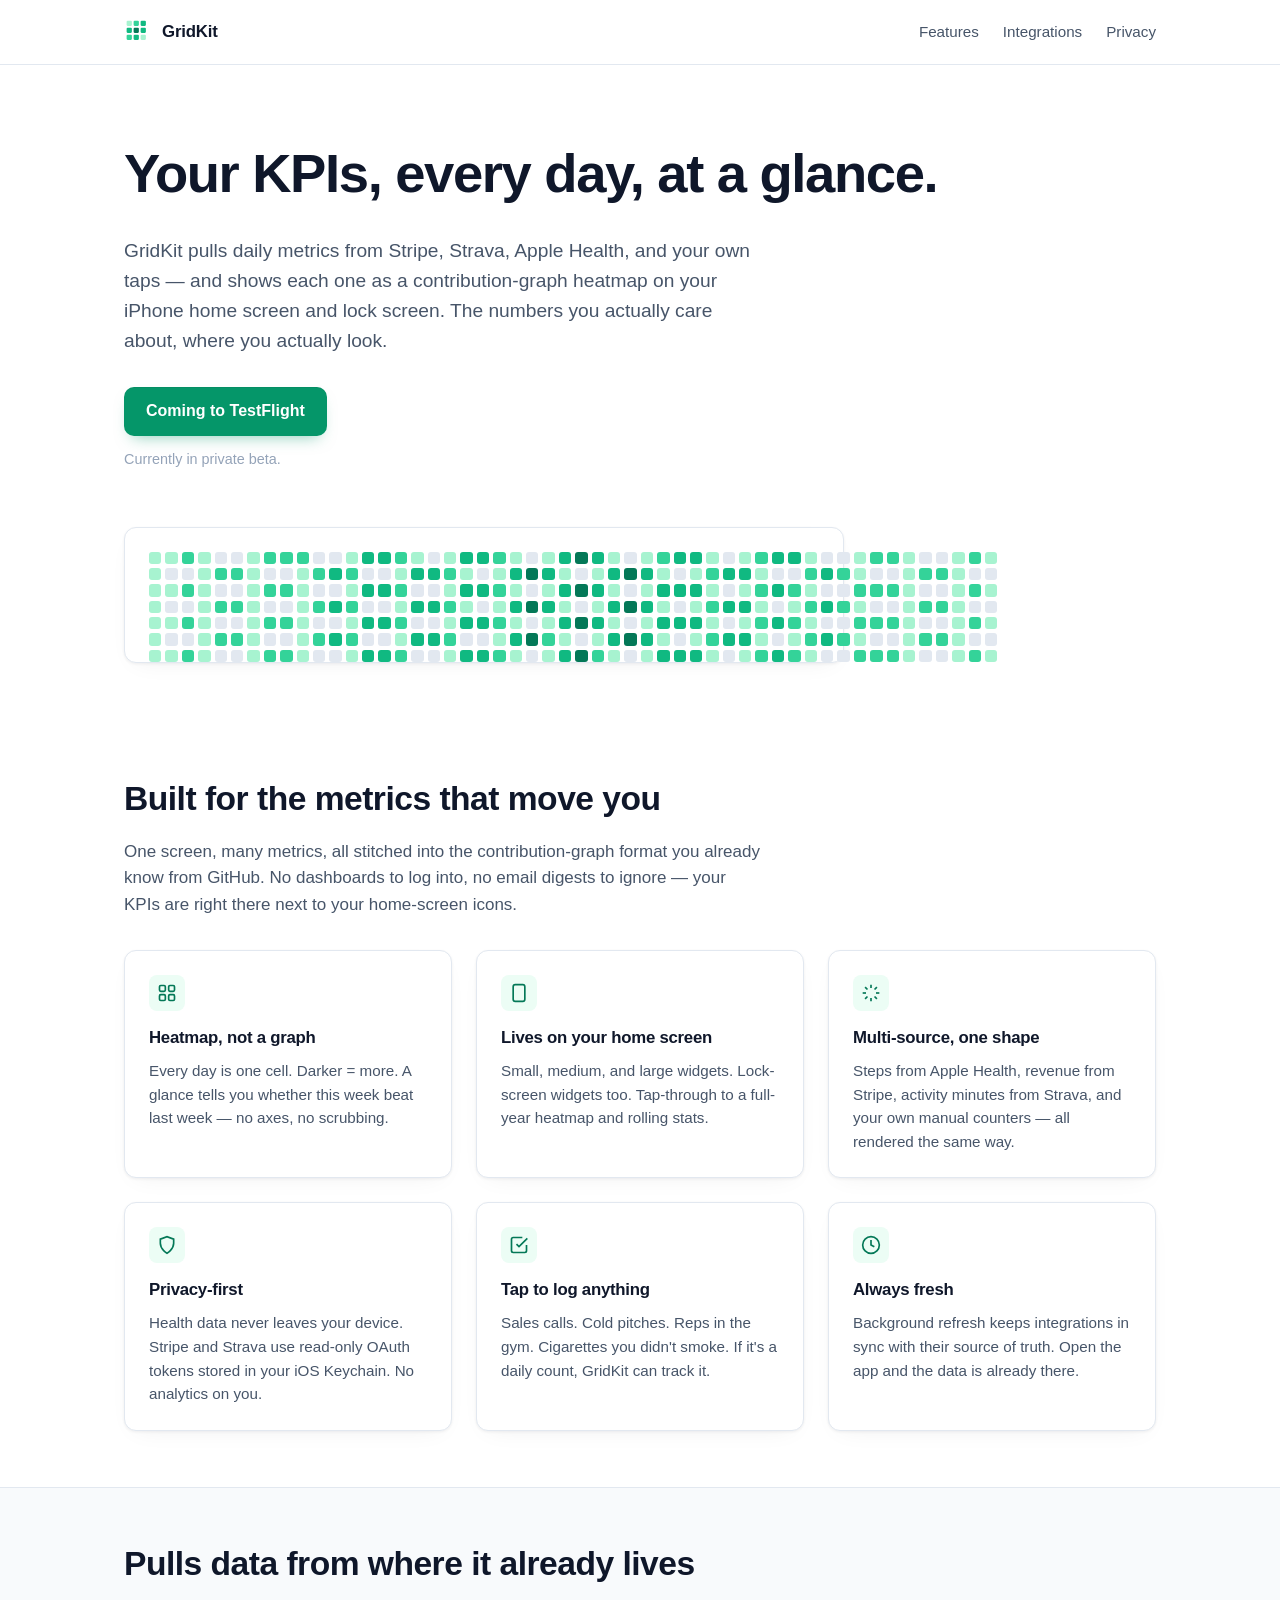
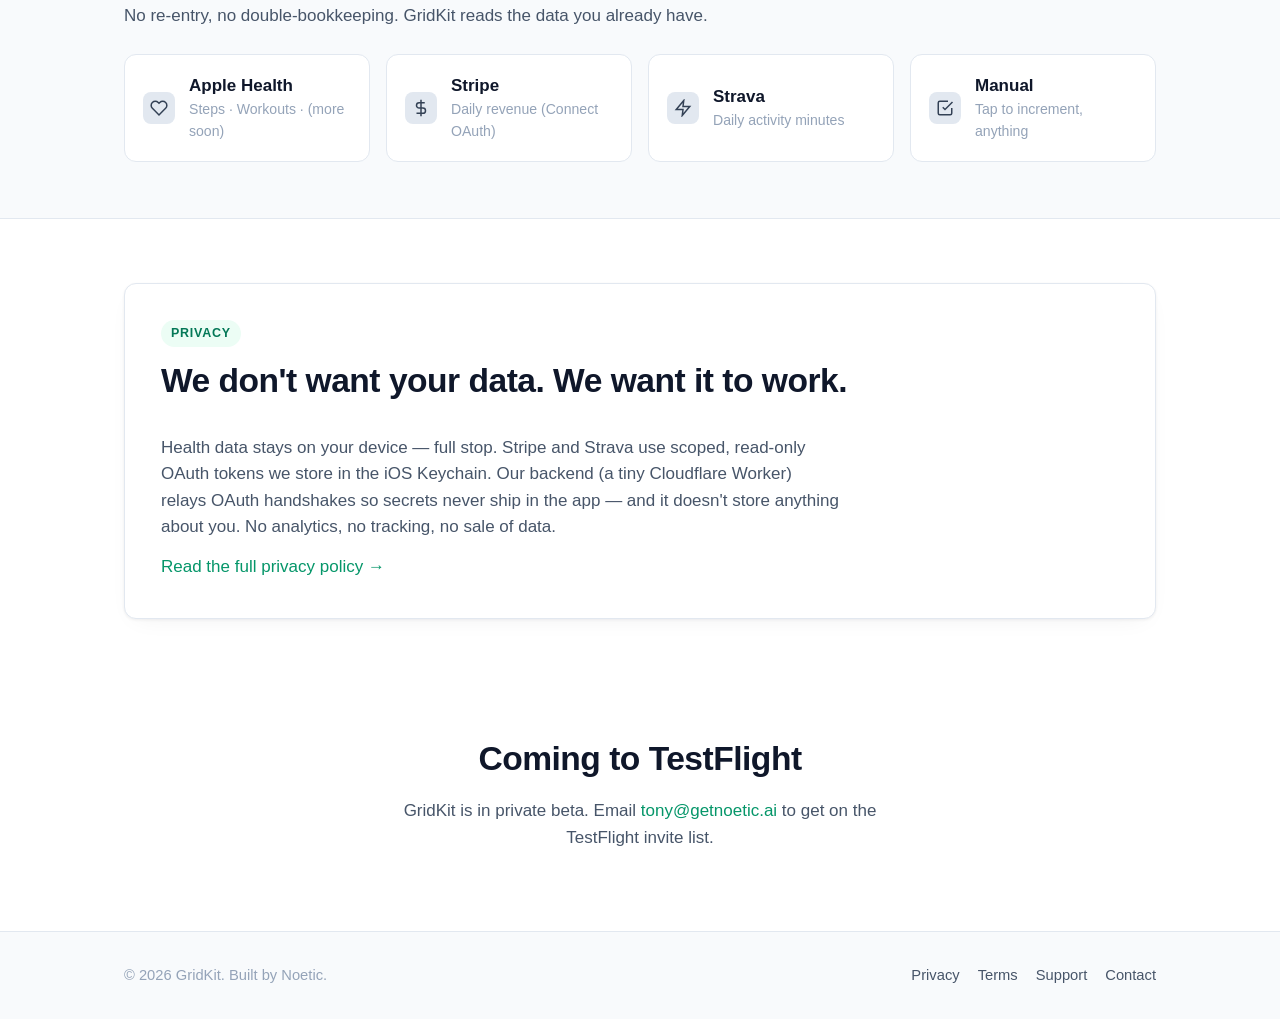
==== index.html @ 13c896ca "Initial commit: GridKit marketing site, privacy & terms Static HTML/CSS, no framework, no build step" ====
<!DOCTYPE html>
<html lang="en">
<head>
  <meta charset="UTF-8">
  <meta name="viewport" content="width=device-width, initial-scale=1.0">
  <title>GridKit — Your KPIs, every day, at a glance</title>
  <meta name="description" content="An iOS app that pulls daily metrics from Stripe, Strava, Apple Health, and your own taps — and shows them as a contribution-graph heatmap on your home screen and lock screen.">
  <link rel="icon" type="image/svg+xml" href="favicon.svg">
  <link rel="stylesheet" href="styles.css">
  <meta property="og:title" content="GridKit — Your KPIs, every day, at a glance">
  <meta property="og:description" content="A contribution-graph-style iOS app for the metrics that actually matter.">
  <meta property="og:type" content="website">
  <meta name="theme-color" content="#10b981">
</head>
<body>
  <header class="site">
    <div class="container">
      <a class="brand" href="/">
        <svg viewBox="0 0 32 32" aria-hidden="true">
          <rect x="3"  y="3"  width="6" height="6" rx="1.2" fill="#a7f3d0"/>
          <rect x="11" y="3"  width="6" height="6" rx="1.2" fill="#34d399"/>
          <rect x="19" y="3"  width="6" height="6" rx="1.2" fill="#10b981"/>
          <rect x="3"  y="11" width="6" height="6" rx="1.2" fill="#10b981"/>
          <rect x="11" y="11" width="6" height="6" rx="1.2" fill="#047857"/>
          <rect x="19" y="11" width="6" height="6" rx="1.2" fill="#10b981"/>
          <rect x="3"  y="19" width="6" height="6" rx="1.2" fill="#34d399"/>
          <rect x="11" y="19" width="6" height="6" rx="1.2" fill="#10b981"/>
          <rect x="19" y="19" width="6" height="6" rx="1.2" fill="#a7f3d0"/>
        </svg>
        GridKit
      </a>
      <nav class="primary">
        <a href="#features">Features</a>
        <a href="#integrations">Integrations</a>
        <a href="privacy.html">Privacy</a>
      </nav>
    </div>
  </header>

  <main>
    <section class="hero">
      <div class="container">
        <h1>Your KPIs, every day, at a glance.</h1>
        <p class="lede">
          GridKit pulls daily metrics from Stripe, Strava, Apple Health, and your own taps —
          and shows each one as a contribution-graph heatmap on your iPhone home screen and
          lock screen. The numbers you actually care about, where you actually look.
        </p>
        <a class="cta" href="#availability">Coming to TestFlight</a>
        <span class="cta-note">Currently in private beta.</span>

        <div class="heatmap" id="hero-heatmap" aria-hidden="true"></div>
      </div>
    </section>

    <section class="features" id="features">
      <div class="container">
        <h2>Built for the metrics that move you</h2>
        <p style="max-width:640px;color:var(--ink-600);">
          One screen, many metrics, all stitched into the contribution-graph format
          you already know from GitHub. No dashboards to log into, no email digests
          to ignore — your KPIs are right there next to your home-screen icons.
        </p>

        <div class="features-grid">
          <div class="feature">
            <div class="icon">
              <svg width="20" height="20" viewBox="0 0 24 24" fill="none" stroke="currentColor" stroke-width="2"><rect x="3" y="3" width="7" height="7" rx="1.5"/><rect x="14" y="3" width="7" height="7" rx="1.5"/><rect x="3" y="14" width="7" height="7" rx="1.5"/><rect x="14" y="14" width="7" height="7" rx="1.5"/></svg>
            </div>
            <h3>Heatmap, not a graph</h3>
            <p>Every day is one cell. Darker = more. A glance tells you whether this week beat last week — no axes, no scrubbing.</p>
          </div>

          <div class="feature">
            <div class="icon">
              <svg width="20" height="20" viewBox="0 0 24 24" fill="none" stroke="currentColor" stroke-width="2"><rect x="5" y="2" width="14" height="20" rx="2.5"/><line x1="12" y1="18" x2="12" y2="18.01"/></svg>
            </div>
            <h3>Lives on your home screen</h3>
            <p>Small, medium, and large widgets. Lock-screen widgets too. Tap-through to a full-year heatmap and rolling stats.</p>
          </div>

          <div class="feature">
            <div class="icon">
              <svg width="20" height="20" viewBox="0 0 24 24" fill="none" stroke="currentColor" stroke-width="2"><path d="M12 2v4"/><path d="M12 18v4"/><path d="M4.93 4.93l2.83 2.83"/><path d="M16.24 16.24l2.83 2.83"/><path d="M2 12h4"/><path d="M18 12h4"/><path d="M4.93 19.07l2.83-2.83"/><path d="M16.24 7.76l2.83-2.83"/></svg>
            </div>
            <h3>Multi-source, one shape</h3>
            <p>Steps from Apple Health, revenue from Stripe, activity minutes from Strava, and your own manual counters — all rendered the same way.</p>
          </div>

          <div class="feature">
            <div class="icon">
              <svg width="20" height="20" viewBox="0 0 24 24" fill="none" stroke="currentColor" stroke-width="2"><path d="M12 22s-8-4.5-8-12V5l8-3 8 3v5c0 7.5-8 12-8 12z"/></svg>
            </div>
            <h3>Privacy-first</h3>
            <p>Health data never leaves your device. Stripe and Strava use read-only OAuth tokens stored in your iOS Keychain. No analytics on you.</p>
          </div>

          <div class="feature">
            <div class="icon">
              <svg width="20" height="20" viewBox="0 0 24 24" fill="none" stroke="currentColor" stroke-width="2"><path d="M9 11l3 3L22 4"/><path d="M21 12v7a2 2 0 0 1-2 2H5a2 2 0 0 1-2-2V5a2 2 0 0 1 2-2h11"/></svg>
            </div>
            <h3>Tap to log anything</h3>
            <p>Sales calls. Cold pitches. Reps in the gym. Cigarettes you didn't smoke. If it's a daily count, GridKit can track it.</p>
          </div>

          <div class="feature">
            <div class="icon">
              <svg width="20" height="20" viewBox="0 0 24 24" fill="none" stroke="currentColor" stroke-width="2"><circle cx="12" cy="12" r="10"/><polyline points="12 6 12 12 16 14"/></svg>
            </div>
            <h3>Always fresh</h3>
            <p>Background refresh keeps integrations in sync with their source of truth. Open the app and the data is already there.</p>
          </div>
        </div>
      </div>
    </section>

    <section class="integrations" id="integrations">
      <div class="container">
        <h2>Pulls data from where it already lives</h2>
        <p style="max-width:640px;color:var(--ink-600);">No re-entry, no double-bookkeeping. GridKit reads the data you already have.</p>

        <div class="integrations-grid">
          <div class="integration">
            <span class="glyph" aria-hidden="true">
              <svg width="18" height="18" viewBox="0 0 24 24" fill="none" stroke="currentColor" stroke-width="2"><path d="M20.84 4.61a5.5 5.5 0 0 0-7.78 0L12 5.67l-1.06-1.06a5.5 5.5 0 0 0-7.78 7.78l1.06 1.06L12 21.23l7.78-7.78 1.06-1.06a5.5 5.5 0 0 0 0-7.78z"/></svg>
            </span>
            <div class="label">
              <div class="name">Apple Health</div>
              <div class="desc">Steps · Workouts · (more soon)</div>
            </div>
          </div>

          <div class="integration">
            <span class="glyph" aria-hidden="true">
              <svg width="18" height="18" viewBox="0 0 24 24" fill="none" stroke="currentColor" stroke-width="2"><line x1="12" y1="1" x2="12" y2="23"/><path d="M17 5H9.5a3.5 3.5 0 0 0 0 7h5a3.5 3.5 0 0 1 0 7H6"/></svg>
            </span>
            <div class="label">
              <div class="name">Stripe</div>
              <div class="desc">Daily revenue (Connect OAuth)</div>
            </div>
          </div>

          <div class="integration">
            <span class="glyph" aria-hidden="true">
              <svg width="18" height="18" viewBox="0 0 24 24" fill="none" stroke="currentColor" stroke-width="2"><polygon points="13 2 3 14 12 14 11 22 21 10 12 10 13 2"/></svg>
            </span>
            <div class="label">
              <div class="name">Strava</div>
              <div class="desc">Daily activity minutes</div>
            </div>
          </div>

          <div class="integration">
            <span class="glyph" aria-hidden="true">
              <svg width="18" height="18" viewBox="0 0 24 24" fill="none" stroke="currentColor" stroke-width="2"><path d="M9 11l3 3L22 4"/><path d="M21 12v7a2 2 0 0 1-2 2H5a2 2 0 0 1-2-2V5a2 2 0 0 1 2-2h11"/></svg>
            </span>
            <div class="label">
              <div class="name">Manual</div>
              <div class="desc">Tap to increment, anything</div>
            </div>
          </div>
        </div>
      </div>
    </section>

    <section class="privacy-callout">
      <div class="container">
        <div class="card">
          <span class="pill">Privacy</span>
          <h2 style="margin-top:0;">We don't want your data. We want it to work.</h2>
          <p style="margin:0;color:var(--ink-600);max-width:680px;">
            Health data stays on your device — full stop. Stripe and Strava use scoped, read-only
            OAuth tokens we store in the iOS Keychain. Our backend (a tiny Cloudflare Worker)
            relays OAuth handshakes so secrets never ship in the app — and it doesn't store
            anything about you. No analytics, no tracking, no sale of data.
          </p>
          <a href="privacy.html">Read the full privacy policy →</a>
        </div>
      </div>
    </section>

    <section class="features" id="availability">
      <div class="container" style="text-align:center;">
        <h2>Coming to TestFlight</h2>
        <p style="max-width:520px;margin:0 auto 24px;color:var(--ink-600);">
          GridKit is in private beta. Email
          <a href="mailto:tony@getnoetic.ai?subject=GridKit%20beta%20access">tony@getnoetic.ai</a>
          to get on the TestFlight invite list.
        </p>
      </div>
    </section>
  </main>

  <footer class="site">
    <div class="container">
      <span>© <span id="year">2026</span> GridKit. Built by Noetic.</span>
      <nav>
        <a href="privacy.html">Privacy</a>
        <a href="terms.html">Terms</a>
        <a href="support.html">Support</a>
        <a href="mailto:tony@getnoetic.ai">Contact</a>
      </nav>
    </div>
  </footer>

  <script>
    // ── Hero heatmap: 52 weeks × 7 days, gently random density ──
    (function () {
      const root = document.getElementById('hero-heatmap');
      if (!root) return;
      const cls = ['', 'l1', 'l2', 'l3', 'l4'];
      // Slight drift over the year so it feels like a real streak.
      function densityFor(week, day) {
        const base = 0.32 + 0.5 * Math.sin((week / 52) * Math.PI);
        const jitter = (Math.sin(week * 7.31 + day * 3.17) + 1) / 2;
        const v = base * jitter * 4.4;
        return Math.max(0, Math.min(4, Math.round(v)));
      }
      const frag = document.createDocumentFragment();
      for (let w = 0; w < 52; w++) {
        const col = document.createElement('div');
        col.className = 'col';
        for (let d = 0; d < 7; d++) {
          const cell = document.createElement('div');
          cell.className = 'cell ' + cls[densityFor(w, d)];
          col.appendChild(cell);
        }
        frag.appendChild(col);
      }
      root.appendChild(frag);

      // Footer year
      const y = document.getElementById('year');
      if (y) y.textContent = String(new Date().getFullYear());
    })();
  </script>
</body>
</html>
---- styles.css ----
/* GridKit landing — clean, dark-mode-aware, no framework. */

:root {
  --green-50:  #ecfdf5;
  --green-200: #a7f3d0;
  --green-400: #34d399;
  --green-500: #10b981;
  --green-600: #059669;
  --green-700: #047857;
  --ink-900: #0f172a;
  --ink-700: #334155;
  --ink-600: #475569;
  --ink-400: #94a3b8;
  --ink-200: #e2e8f0;
  --bg: #ffffff;
  --bg-soft: #f8fafc;
  --bg-elev: #ffffff;
  --border: #e2e8f0;
  --shadow: 0 1px 3px rgba(15, 23, 42, 0.06), 0 8px 24px -12px rgba(15, 23, 42, 0.08);
  --radius: 12px;
  --max-w: 1080px;
}

@media (prefers-color-scheme: dark) {
  :root {
    --ink-900: #f8fafc;
    --ink-700: #cbd5e1;
    --ink-600: #94a3b8;
    --ink-400: #64748b;
    --ink-200: #334155;
    --bg: #0b1220;
    --bg-soft: #0f172a;
    --bg-elev: #111c33;
    --border: #1e293b;
    --shadow: 0 1px 3px rgba(0, 0, 0, 0.4), 0 8px 24px -12px rgba(0, 0, 0, 0.6);
  }
}

* { box-sizing: border-box; }

html, body {
  margin: 0;
  padding: 0;
}

body {
  font-family: -apple-system, BlinkMacSystemFont, "SF Pro Text", "Inter", "Segoe UI", Roboto, sans-serif;
  font-size: 17px;
  line-height: 1.55;
  color: var(--ink-700);
  background: var(--bg);
  -webkit-font-smoothing: antialiased;
  -moz-osx-font-smoothing: grayscale;
}

a {
  color: var(--green-600);
  text-decoration: none;
  border-bottom: 1px solid transparent;
  transition: border-color .15s ease;
}
a:hover { border-bottom-color: var(--green-400); }

h1, h2, h3 {
  color: var(--ink-900);
  letter-spacing: -0.015em;
  margin: 0 0 .6em;
}
h1 { font-size: clamp(2.2rem, 5vw, 3.4rem); line-height: 1.08; letter-spacing: -0.025em; }
h2 { font-size: clamp(1.5rem, 3vw, 2.1rem); line-height: 1.18; }
h3 { font-size: 1.15rem; }

p { margin: 0 0 1em; }

.container {
  max-width: var(--max-w);
  margin: 0 auto;
  padding: 0 24px;
}

/* ── Header ─────────────────────────────────────────────── */

header.site {
  position: sticky;
  top: 0;
  z-index: 10;
  background: color-mix(in srgb, var(--bg) 85%, transparent);
  backdrop-filter: saturate(150%) blur(10px);
  -webkit-backdrop-filter: saturate(150%) blur(10px);
  border-bottom: 1px solid var(--border);
}
header.site .container {
  display: flex;
  align-items: center;
  justify-content: space-between;
  height: 64px;
}
.brand {
  display: flex;
  align-items: center;
  gap: 10px;
  color: var(--ink-900);
  font-weight: 700;
  font-size: 1.05rem;
  letter-spacing: -0.01em;
  border: none;
}
.brand:hover { border: none; }
.brand svg { width: 28px; height: 28px; }
nav.primary {
  display: flex;
  gap: 24px;
  font-size: 0.95rem;
}
nav.primary a {
  color: var(--ink-600);
  border: none;
}
nav.primary a:hover { color: var(--ink-900); }
@media (max-width: 600px) {
  nav.primary { display: none; }
}

/* ── Hero ───────────────────────────────────────────────── */

section.hero {
  padding: 80px 0 60px;
}
section.hero .lede {
  font-size: 1.2rem;
  color: var(--ink-600);
  max-width: 640px;
  margin-bottom: 32px;
}
.cta {
  display: inline-block;
  background: var(--green-600);
  color: white;
  font-weight: 600;
  padding: 12px 22px;
  border-radius: 10px;
  border: none;
  font-size: 1rem;
  box-shadow: 0 1px 0 rgba(0,0,0,.05) inset, 0 8px 16px -8px rgba(5, 150, 105, .5);
  transition: transform .12s ease, box-shadow .12s ease, background .12s ease;
}
.cta:hover {
  background: var(--green-700);
  transform: translateY(-1px);
  box-shadow: 0 1px 0 rgba(0,0,0,.05) inset, 0 12px 20px -8px rgba(5, 150, 105, .55);
  border: none;
}
.cta-note {
  display: block;
  margin-top: 12px;
  font-size: 0.9rem;
  color: var(--ink-400);
}

/* ── Hero heatmap visual ───────────────────────────────── */

.heatmap {
  margin-top: 56px;
  display: grid;
  grid-template-columns: repeat(52, 1fr);
  gap: 4px;
  max-width: 720px;
  padding: 24px;
  background: var(--bg-elev);
  border: 1px solid var(--border);
  border-radius: var(--radius);
  box-shadow: var(--shadow);
}
.heatmap .col {
  display: grid;
  grid-template-rows: repeat(7, 1fr);
  gap: 4px;
  aspect-ratio: 1 / 7;
}
.heatmap .cell {
  aspect-ratio: 1;
  border-radius: 3px;
  background: var(--ink-200);
}
.heatmap .cell.l1 { background: var(--green-200); }
.heatmap .cell.l2 { background: var(--green-400); }
.heatmap .cell.l3 { background: var(--green-500); }
.heatmap .cell.l4 { background: var(--green-700); }

/* ── Features ───────────────────────────────────────────── */

section.features { padding: 56px 0; }
.features-grid {
  display: grid;
  grid-template-columns: repeat(auto-fit, minmax(260px, 1fr));
  gap: 24px;
  margin-top: 32px;
}
.feature {
  background: var(--bg-elev);
  border: 1px solid var(--border);
  border-radius: var(--radius);
  padding: 24px;
  box-shadow: var(--shadow);
}
.feature .icon {
  display: inline-flex;
  align-items: center;
  justify-content: center;
  width: 36px;
  height: 36px;
  border-radius: 8px;
  background: var(--green-50);
  color: var(--green-700);
  margin-bottom: 14px;
}
@media (prefers-color-scheme: dark) {
  .feature .icon { background: rgba(16,185,129,.12); }
}
.feature h3 { margin: 0 0 8px; font-size: 1.05rem; }
.feature p { font-size: 0.95rem; color: var(--ink-600); margin: 0; }

/* ── Integrations ───────────────────────────────────────── */

section.integrations {
  background: var(--bg-soft);
  padding: 56px 0;
  border-top: 1px solid var(--border);
  border-bottom: 1px solid var(--border);
}
.integrations-grid {
  display: grid;
  grid-template-columns: repeat(auto-fit, minmax(220px, 1fr));
  gap: 16px;
  margin-top: 24px;
}
.integration {
  display: flex;
  align-items: center;
  gap: 14px;
  padding: 18px;
  background: var(--bg-elev);
  border: 1px solid var(--border);
  border-radius: var(--radius);
}
.integration .label .name { color: var(--ink-900); font-weight: 600; }
.integration .label .desc { font-size: 0.88rem; color: var(--ink-400); }
.integration .glyph {
  width: 32px;
  height: 32px;
  border-radius: 8px;
  background: var(--ink-200);
  display: inline-flex;
  align-items: center;
  justify-content: center;
  color: var(--ink-700);
  flex-shrink: 0;
}

/* ── Privacy callout ────────────────────────────────────── */

section.privacy-callout {
  padding: 64px 0;
}
.privacy-callout .card {
  background: var(--bg-elev);
  border: 1px solid var(--border);
  border-radius: var(--radius);
  padding: 36px;
  box-shadow: var(--shadow);
  display: flex;
  flex-direction: column;
  align-items: flex-start;
  gap: 14px;
}
.privacy-callout .pill {
  display: inline-block;
  font-size: 0.78rem;
  letter-spacing: 0.06em;
  text-transform: uppercase;
  color: var(--green-700);
  background: var(--green-50);
  padding: 4px 10px;
  border-radius: 999px;
  font-weight: 600;
}
@media (prefers-color-scheme: dark) {
  .privacy-callout .pill { background: rgba(16,185,129,.12); color: var(--green-400); }
}

/* ── Footer ─────────────────────────────────────────────── */

footer.site {
  border-top: 1px solid var(--border);
  padding: 32px 0;
  background: var(--bg-soft);
  color: var(--ink-400);
  font-size: 0.92rem;
}
footer.site .container {
  display: flex;
  flex-wrap: wrap;
  justify-content: space-between;
  align-items: center;
  gap: 16px;
}
footer.site nav {
  display: flex;
  gap: 18px;
}
footer.site nav a {
  color: var(--ink-600);
  border: none;
}
footer.site nav a:hover { color: var(--ink-900); }

/* ── Legal pages (privacy, terms, support) ─────────────── */

article.legal {
  max-width: 760px;
  margin: 0 auto;
  padding: 64px 24px 96px;
}
article.legal h1 { margin-bottom: 12px; }
article.legal .updated {
  color: var(--ink-400);
  font-size: 0.92rem;
  margin-bottom: 40px;
}
article.legal h2 {
  margin-top: 40px;
  font-size: 1.35rem;
}
article.legal h3 {
  margin-top: 24px;
  font-size: 1.05rem;
}
article.legal ul, article.legal ol {
  padding-left: 22px;
  margin: 0 0 1em;
}
article.legal li { margin-bottom: 6px; }
article.legal code {
  font-family: ui-monospace, SF Mono, Menlo, Consolas, monospace;
  font-size: 0.9em;
  background: var(--bg-soft);
  border: 1px solid var(--border);
  padding: 1px 6px;
  border-radius: 4px;
}
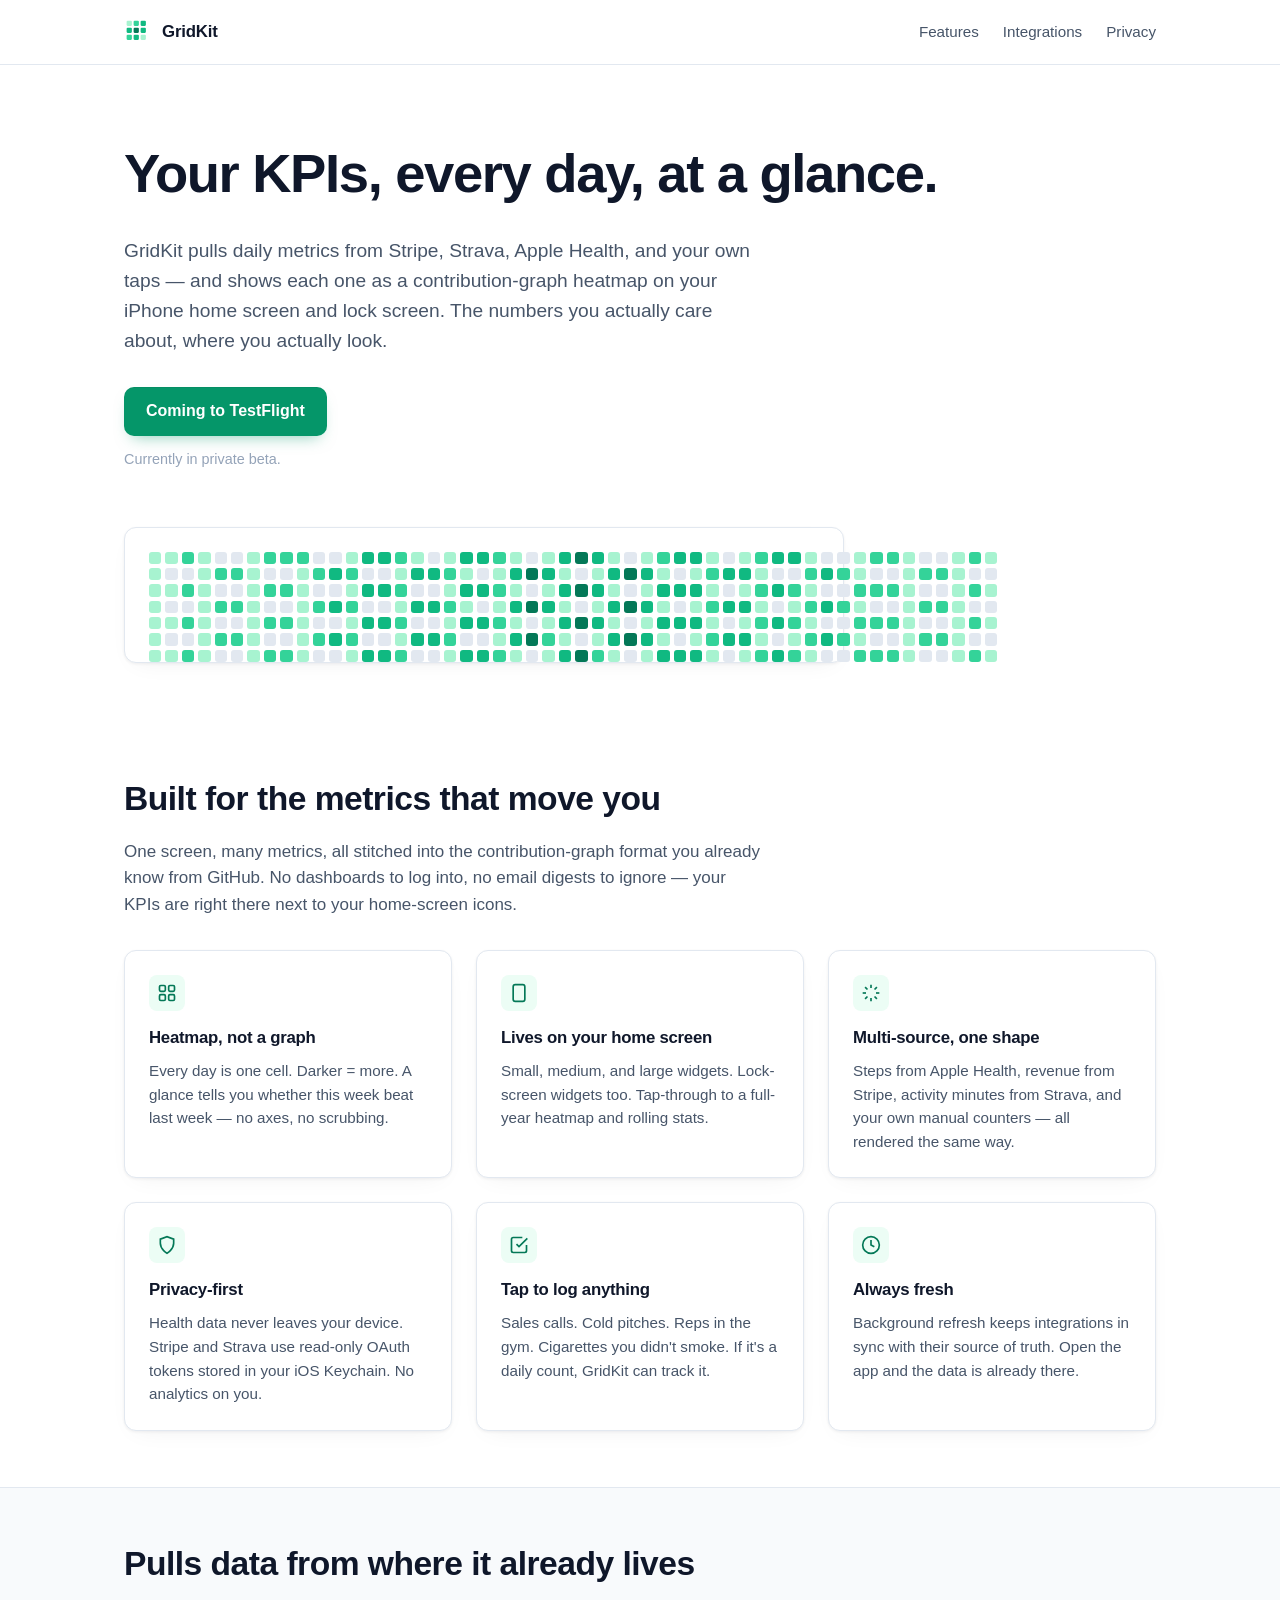
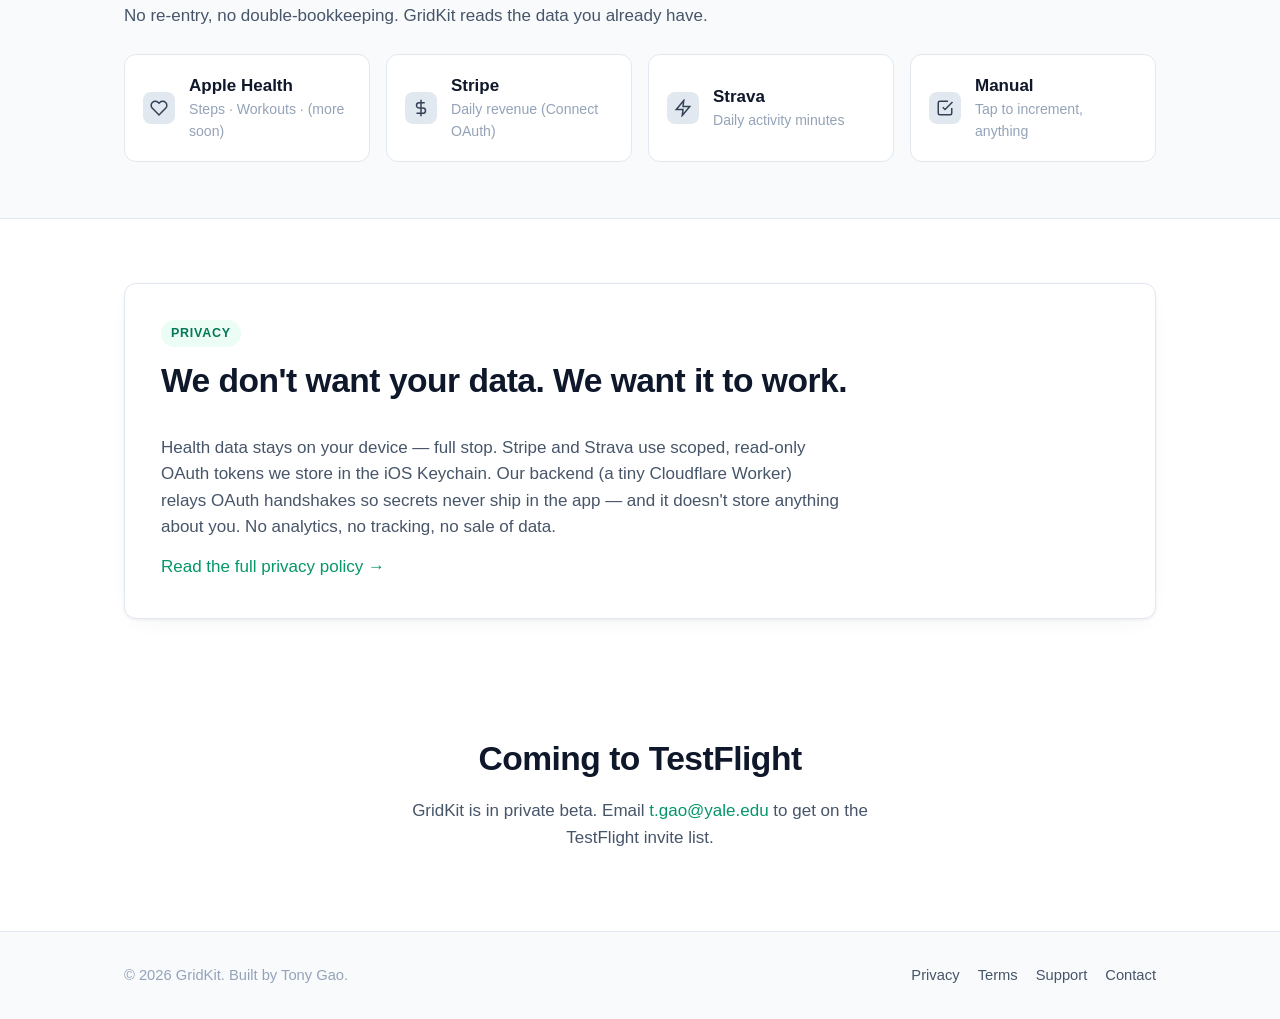
==== commit f01e99c2: "Replace Noetic mentions with Tony Gao; switch contact to t.gao@yale.edu" ====
--- a/index.html
+++ b/index.html
@@ -184,7 +184,7 @@
         <h2>Coming to TestFlight</h2>
         <p style="max-width:520px;margin:0 auto 24px;color:var(--ink-600);">
           GridKit is in private beta. Email
-          <a href="mailto:tony@getnoetic.ai?subject=GridKit%20beta%20access">tony@getnoetic.ai</a>
+          <a href="mailto:t.gao@yale.edu?subject=GridKit%20beta%20access">t.gao@yale.edu</a>
           to get on the TestFlight invite list.
         </p>
       </div>
@@ -193,12 +193,12 @@
 
   <footer class="site">
     <div class="container">
-      <span>© <span id="year">2026</span> GridKit. Built by Noetic.</span>
+      <span>© <span id="year">2026</span> GridKit. Built by Tony Gao.</span>
       <nav>
         <a href="privacy.html">Privacy</a>
         <a href="terms.html">Terms</a>
         <a href="support.html">Support</a>
-        <a href="mailto:tony@getnoetic.ai">Contact</a>
+        <a href="mailto:t.gao@yale.edu">Contact</a>
       </nav>
     </div>
   </footer>
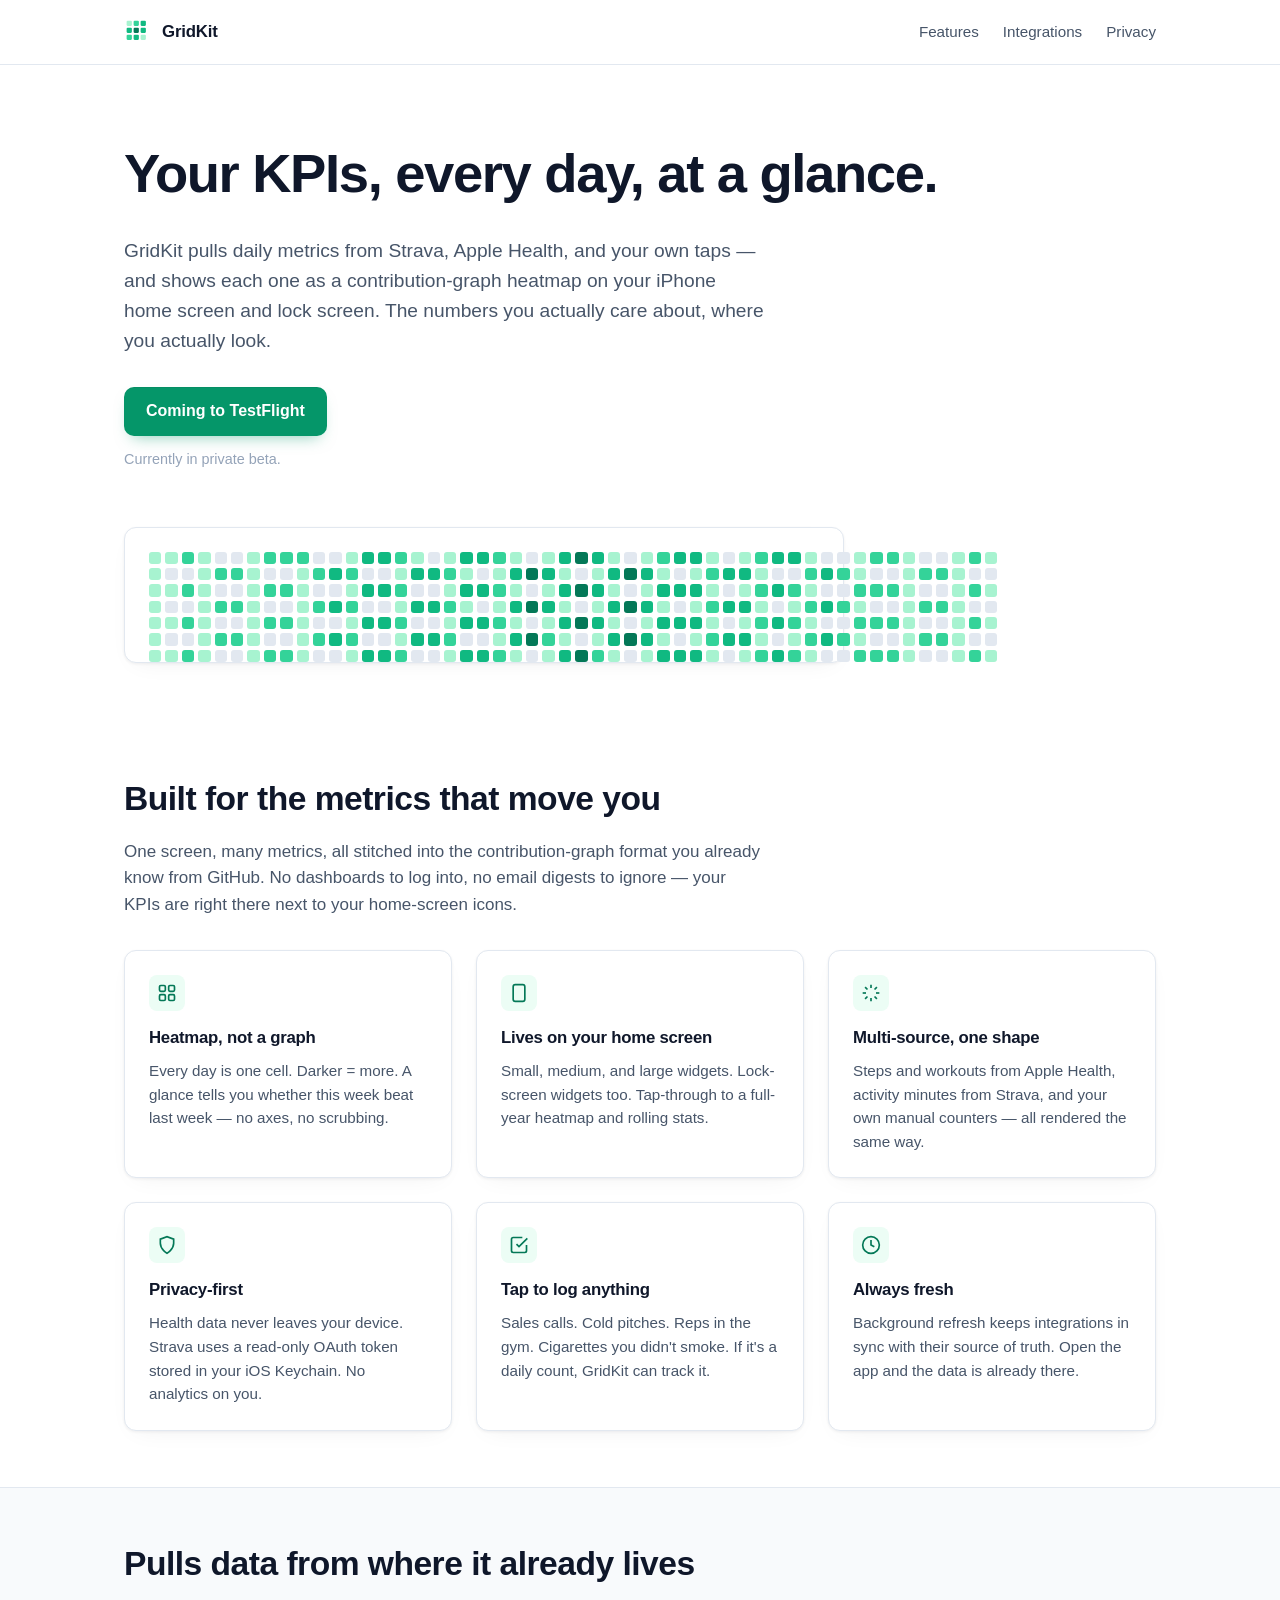
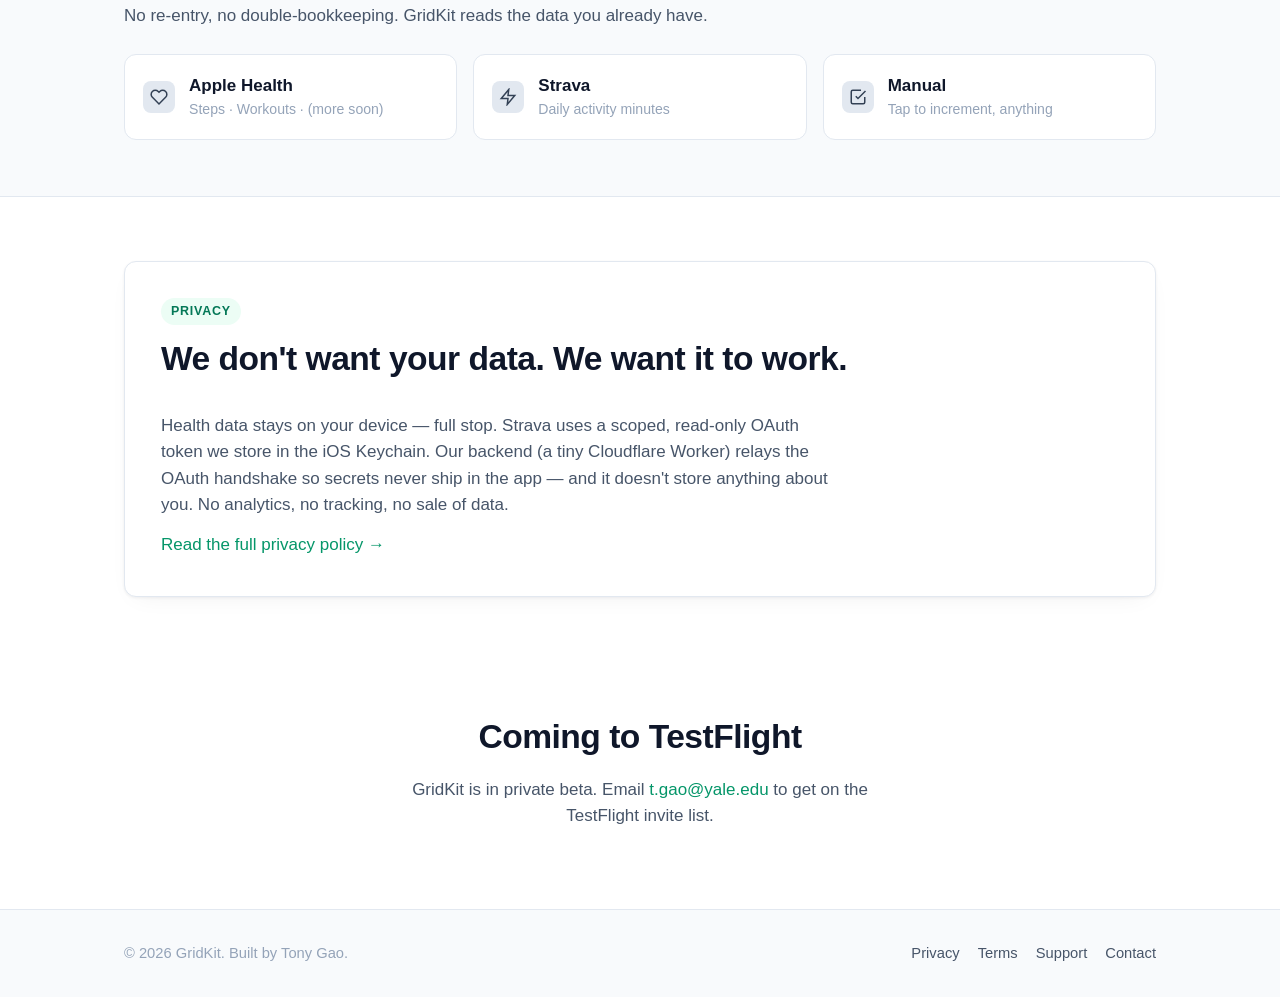
==== commit ce6cd5aa: "Remove Stripe from privacy/terms/landing — integration dropped from app" ====
--- a/index.html
+++ b/index.html
@@ -4,7 +4,7 @@
   <meta charset="UTF-8">
   <meta name="viewport" content="width=device-width, initial-scale=1.0">
   <title>GridKit — Your KPIs, every day, at a glance</title>
-  <meta name="description" content="An iOS app that pulls daily metrics from Stripe, Strava, Apple Health, and your own taps — and shows them as a contribution-graph heatmap on your home screen and lock screen.">
+  <meta name="description" content="An iOS app that pulls daily metrics from Strava, Apple Health, and your own taps — and shows them as a contribution-graph heatmap on your home screen and lock screen.">
   <link rel="icon" type="image/svg+xml" href="favicon.svg">
   <link rel="stylesheet" href="styles.css">
   <meta property="og:title" content="GridKit — Your KPIs, every day, at a glance">
@@ -42,7 +42,7 @@
       <div class="container">
         <h1>Your KPIs, every day, at a glance.</h1>
         <p class="lede">
-          GridKit pulls daily metrics from Stripe, Strava, Apple Health, and your own taps —
+          GridKit pulls daily metrics from Strava, Apple Health, and your own taps —
           and shows each one as a contribution-graph heatmap on your iPhone home screen and
           lock screen. The numbers you actually care about, where you actually look.
         </p>
@@ -84,7 +84,7 @@
               <svg width="20" height="20" viewBox="0 0 24 24" fill="none" stroke="currentColor" stroke-width="2"><path d="M12 2v4"/><path d="M12 18v4"/><path d="M4.93 4.93l2.83 2.83"/><path d="M16.24 16.24l2.83 2.83"/><path d="M2 12h4"/><path d="M18 12h4"/><path d="M4.93 19.07l2.83-2.83"/><path d="M16.24 7.76l2.83-2.83"/></svg>
             </div>
             <h3>Multi-source, one shape</h3>
-            <p>Steps from Apple Health, revenue from Stripe, activity minutes from Strava, and your own manual counters — all rendered the same way.</p>
+            <p>Steps and workouts from Apple Health, activity minutes from Strava, and your own manual counters — all rendered the same way.</p>
           </div>
 
           <div class="feature">
@@ -92,7 +92,7 @@
               <svg width="20" height="20" viewBox="0 0 24 24" fill="none" stroke="currentColor" stroke-width="2"><path d="M12 22s-8-4.5-8-12V5l8-3 8 3v5c0 7.5-8 12-8 12z"/></svg>
             </div>
             <h3>Privacy-first</h3>
-            <p>Health data never leaves your device. Stripe and Strava use read-only OAuth tokens stored in your iOS Keychain. No analytics on you.</p>
+            <p>Health data never leaves your device. Strava uses a read-only OAuth token stored in your iOS Keychain. No analytics on you.</p>
           </div>
 
           <div class="feature">
@@ -132,16 +132,6 @@
 
           <div class="integration">
             <span class="glyph" aria-hidden="true">
-              <svg width="18" height="18" viewBox="0 0 24 24" fill="none" stroke="currentColor" stroke-width="2"><line x1="12" y1="1" x2="12" y2="23"/><path d="M17 5H9.5a3.5 3.5 0 0 0 0 7h5a3.5 3.5 0 0 1 0 7H6"/></svg>
-            </span>
-            <div class="label">
-              <div class="name">Stripe</div>
-              <div class="desc">Daily revenue (Connect OAuth)</div>
-            </div>
-          </div>
-
-          <div class="integration">
-            <span class="glyph" aria-hidden="true">
               <svg width="18" height="18" viewBox="0 0 24 24" fill="none" stroke="currentColor" stroke-width="2"><polygon points="13 2 3 14 12 14 11 22 21 10 12 10 13 2"/></svg>
             </span>
             <div class="label">
@@ -169,9 +159,9 @@
           <span class="pill">Privacy</span>
           <h2 style="margin-top:0;">We don't want your data. We want it to work.</h2>
           <p style="margin:0;color:var(--ink-600);max-width:680px;">
-            Health data stays on your device — full stop. Stripe and Strava use scoped, read-only
-            OAuth tokens we store in the iOS Keychain. Our backend (a tiny Cloudflare Worker)
-            relays OAuth handshakes so secrets never ship in the app — and it doesn't store
+            Health data stays on your device — full stop. Strava uses a scoped, read-only
+            OAuth token we store in the iOS Keychain. Our backend (a tiny Cloudflare Worker)
+            relays the OAuth handshake so secrets never ship in the app — and it doesn't store
             anything about you. No analytics, no tracking, no sale of data.
           </p>
           <a href="privacy.html">Read the full privacy policy →</a>
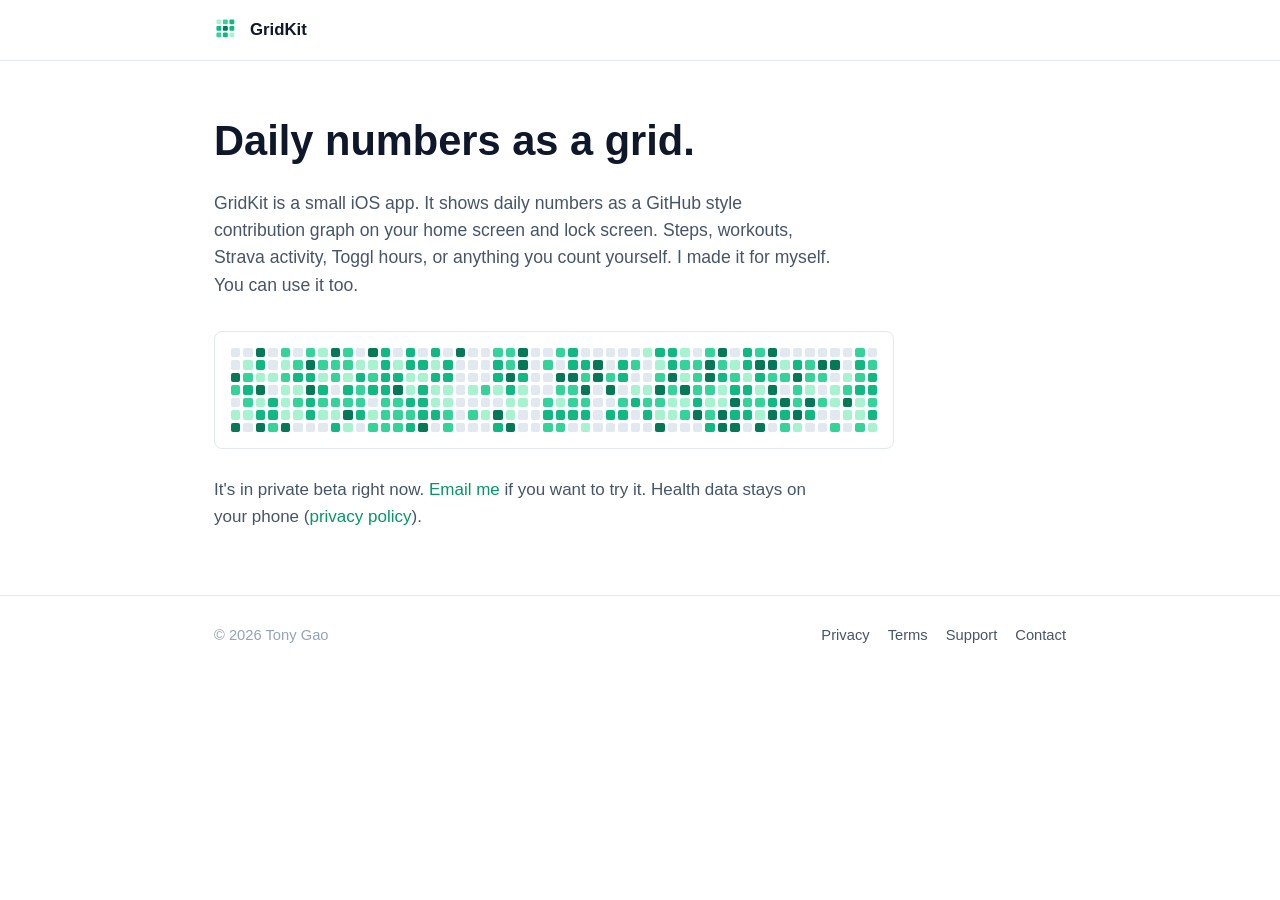
==== commit cb096dd2: "Minimalist rewrite: plain language, first person, realistic heatmap - index: cut features grid, inte" ====
--- a/index.html
+++ b/index.html
@@ -3,19 +3,19 @@
 <head>
   <meta charset="UTF-8">
   <meta name="viewport" content="width=device-width, initial-scale=1.0">
-  <title>GridKit — Your KPIs, every day, at a glance</title>
-  <meta name="description" content="An iOS app that pulls daily metrics from Strava, Apple Health, and your own taps — and shows them as a contribution-graph heatmap on your home screen and lock screen.">
+  <title>GridKit</title>
+  <meta name="description" content="A small iOS app that shows daily numbers as a GitHub style contribution graph on your home screen.">
   <link rel="icon" type="image/svg+xml" href="favicon.svg">
   <link rel="stylesheet" href="styles.css">
-  <meta property="og:title" content="GridKit — Your KPIs, every day, at a glance">
-  <meta property="og:description" content="A contribution-graph-style iOS app for the metrics that actually matter.">
+  <meta property="og:title" content="GridKit">
+  <meta property="og:description" content="A small iOS app that shows daily numbers as a GitHub style contribution graph on your home screen.">
   <meta property="og:type" content="website">
   <meta name="theme-color" content="#10b981">
 </head>
 <body>
   <header class="site">
     <div class="container">
-      <a class="brand" href="/">
+      <a class="brand" href="index.html">
         <svg viewBox="0 0 32 32" aria-hidden="true">
           <rect x="3"  y="3"  width="6" height="6" rx="1.2" fill="#a7f3d0"/>
           <rect x="11" y="3"  width="6" height="6" rx="1.2" fill="#34d399"/>
@@ -29,153 +29,27 @@
         </svg>
         GridKit
       </a>
-      <nav class="primary">
-        <a href="#features">Features</a>
-        <a href="#integrations">Integrations</a>
-        <a href="privacy.html">Privacy</a>
-      </nav>
     </div>
   </header>
 
   <main>
     <section class="hero">
       <div class="container">
-        <h1>Your KPIs, every day, at a glance.</h1>
+        <h1>Daily numbers as a grid.</h1>
         <p class="lede">
-          GridKit pulls daily metrics from Strava, Apple Health, and your own taps —
-          and shows each one as a contribution-graph heatmap on your iPhone home screen and
-          lock screen. The numbers you actually care about, where you actually look.
+          GridKit is a small iOS app. It shows daily numbers as a GitHub style
+          contribution graph on your home screen and lock screen. Steps,
+          workouts, Strava activity, Toggl hours, or anything you count
+          yourself. I made it for myself. You can use it too.
         </p>
-        <a class="cta" href="#availability">Coming to TestFlight</a>
-        <span class="cta-note">Currently in private beta.</span>
 
         <div class="heatmap" id="hero-heatmap" aria-hidden="true"></div>
-      </div>
-    </section>
 
-    <section class="features" id="features">
-      <div class="container">
-        <h2>Built for the metrics that move you</h2>
-        <p style="max-width:640px;color:var(--ink-600);">
-          One screen, many metrics, all stitched into the contribution-graph format
-          you already know from GitHub. No dashboards to log into, no email digests
-          to ignore — your KPIs are right there next to your home-screen icons.
-        </p>
-
-        <div class="features-grid">
-          <div class="feature">
-            <div class="icon">
-              <svg width="20" height="20" viewBox="0 0 24 24" fill="none" stroke="currentColor" stroke-width="2"><rect x="3" y="3" width="7" height="7" rx="1.5"/><rect x="14" y="3" width="7" height="7" rx="1.5"/><rect x="3" y="14" width="7" height="7" rx="1.5"/><rect x="14" y="14" width="7" height="7" rx="1.5"/></svg>
-            </div>
-            <h3>Heatmap, not a graph</h3>
-            <p>Every day is one cell. Darker = more. A glance tells you whether this week beat last week — no axes, no scrubbing.</p>
-          </div>
-
-          <div class="feature">
-            <div class="icon">
-              <svg width="20" height="20" viewBox="0 0 24 24" fill="none" stroke="currentColor" stroke-width="2"><rect x="5" y="2" width="14" height="20" rx="2.5"/><line x1="12" y1="18" x2="12" y2="18.01"/></svg>
-            </div>
-            <h3>Lives on your home screen</h3>
-            <p>Small, medium, and large widgets. Lock-screen widgets too. Tap-through to a full-year heatmap and rolling stats.</p>
-          </div>
-
-          <div class="feature">
-            <div class="icon">
-              <svg width="20" height="20" viewBox="0 0 24 24" fill="none" stroke="currentColor" stroke-width="2"><path d="M12 2v4"/><path d="M12 18v4"/><path d="M4.93 4.93l2.83 2.83"/><path d="M16.24 16.24l2.83 2.83"/><path d="M2 12h4"/><path d="M18 12h4"/><path d="M4.93 19.07l2.83-2.83"/><path d="M16.24 7.76l2.83-2.83"/></svg>
-            </div>
-            <h3>Multi-source, one shape</h3>
-            <p>Steps and workouts from Apple Health, activity minutes from Strava, and your own manual counters — all rendered the same way.</p>
-          </div>
-
-          <div class="feature">
-            <div class="icon">
-              <svg width="20" height="20" viewBox="0 0 24 24" fill="none" stroke="currentColor" stroke-width="2"><path d="M12 22s-8-4.5-8-12V5l8-3 8 3v5c0 7.5-8 12-8 12z"/></svg>
-            </div>
-            <h3>Privacy-first</h3>
-            <p>Health data never leaves your device. Strava uses a read-only OAuth token stored in your iOS Keychain. No analytics on you.</p>
-          </div>
-
-          <div class="feature">
-            <div class="icon">
-              <svg width="20" height="20" viewBox="0 0 24 24" fill="none" stroke="currentColor" stroke-width="2"><path d="M9 11l3 3L22 4"/><path d="M21 12v7a2 2 0 0 1-2 2H5a2 2 0 0 1-2-2V5a2 2 0 0 1 2-2h11"/></svg>
-            </div>
-            <h3>Tap to log anything</h3>
-            <p>Sales calls. Cold pitches. Reps in the gym. Cigarettes you didn't smoke. If it's a daily count, GridKit can track it.</p>
-          </div>
-
-          <div class="feature">
-            <div class="icon">
-              <svg width="20" height="20" viewBox="0 0 24 24" fill="none" stroke="currentColor" stroke-width="2"><circle cx="12" cy="12" r="10"/><polyline points="12 6 12 12 16 14"/></svg>
-            </div>
-            <h3>Always fresh</h3>
-            <p>Background refresh keeps integrations in sync with their source of truth. Open the app and the data is already there.</p>
-          </div>
-        </div>
-      </div>
-    </section>
-
-    <section class="integrations" id="integrations">
-      <div class="container">
-        <h2>Pulls data from where it already lives</h2>
-        <p style="max-width:640px;color:var(--ink-600);">No re-entry, no double-bookkeeping. GridKit reads the data you already have.</p>
-
-        <div class="integrations-grid">
-          <div class="integration">
-            <span class="glyph" aria-hidden="true">
-              <svg width="18" height="18" viewBox="0 0 24 24" fill="none" stroke="currentColor" stroke-width="2"><path d="M20.84 4.61a5.5 5.5 0 0 0-7.78 0L12 5.67l-1.06-1.06a5.5 5.5 0 0 0-7.78 7.78l1.06 1.06L12 21.23l7.78-7.78 1.06-1.06a5.5 5.5 0 0 0 0-7.78z"/></svg>
-            </span>
-            <div class="label">
-              <div class="name">Apple Health</div>
-              <div class="desc">Steps · Workouts · (more soon)</div>
-            </div>
-          </div>
-
-          <div class="integration">
-            <span class="glyph" aria-hidden="true">
-              <svg width="18" height="18" viewBox="0 0 24 24" fill="none" stroke="currentColor" stroke-width="2"><polygon points="13 2 3 14 12 14 11 22 21 10 12 10 13 2"/></svg>
-            </span>
-            <div class="label">
-              <div class="name">Strava</div>
-              <div class="desc">Daily activity minutes</div>
-            </div>
-          </div>
-
-          <div class="integration">
-            <span class="glyph" aria-hidden="true">
-              <svg width="18" height="18" viewBox="0 0 24 24" fill="none" stroke="currentColor" stroke-width="2"><path d="M9 11l3 3L22 4"/><path d="M21 12v7a2 2 0 0 1-2 2H5a2 2 0 0 1-2-2V5a2 2 0 0 1 2-2h11"/></svg>
-            </span>
-            <div class="label">
-              <div class="name">Manual</div>
-              <div class="desc">Tap to increment, anything</div>
-            </div>
-          </div>
-        </div>
-      </div>
-    </section>
-
-    <section class="privacy-callout">
-      <div class="container">
-        <div class="card">
-          <span class="pill">Privacy</span>
-          <h2 style="margin-top:0;">We don't want your data. We want it to work.</h2>
-          <p style="margin:0;color:var(--ink-600);max-width:680px;">
-            Health data stays on your device — full stop. Strava uses a scoped, read-only
-            OAuth token we store in the iOS Keychain. Our backend (a tiny Cloudflare Worker)
-            relays the OAuth handshake so secrets never ship in the app — and it doesn't store
-            anything about you. No analytics, no tracking, no sale of data.
-          </p>
-          <a href="privacy.html">Read the full privacy policy →</a>
-        </div>
-      </div>
-    </section>
-
-    <section class="features" id="availability">
-      <div class="container" style="text-align:center;">
-        <h2>Coming to TestFlight</h2>
-        <p style="max-width:520px;margin:0 auto 24px;color:var(--ink-600);">
-          GridKit is in private beta. Email
-          <a href="mailto:t.gao@yale.edu?subject=GridKit%20beta%20access">t.gao@yale.edu</a>
-          to get on the TestFlight invite list.
+        <p class="availability">
+          It's in private beta right now.
+          <a href="mailto:t.gao@yale.edu?subject=GridKit%20beta">Email me</a>
+          if you want to try it. Health data stays on your phone
+          (<a href="privacy.html">privacy policy</a>).
         </p>
       </div>
     </section>
@@ -183,7 +57,7 @@
 
   <footer class="site">
     <div class="container">
-      <span>© <span id="year">2026</span> GridKit. Built by Tony Gao.</span>
+      <span>© <span id="year">2026</span> Tony Gao</span>
       <nav>
         <a href="privacy.html">Privacy</a>
         <a href="terms.html">Terms</a>
@@ -194,32 +68,54 @@
   </footer>
 
   <script>
-    // ── Hero heatmap: 52 weeks × 7 days, gently random density ──
+    // Hero heatmap: 52 weeks x 7 days of plausible habit data.
+    // Streaks build momentum, weekends dip, and sometimes life gets in the
+    // way for a few days.
     (function () {
       const root = document.getElementById('hero-heatmap');
       if (!root) return;
+
+      const DAYS = 52 * 7;
+      const levels = new Array(DAYS).fill(0);
+      let momentum = 0.8;    // how ingrained the habit is right now, 0..1
+      let gap = 0;           // days remaining in a "fell off the wagon" stretch
+
+      for (let i = 0; i < DAYS; i++) {
+        if (gap > 0) {
+          gap--;
+          if (gap === 0) momentum = 0.6; // takes a while to get going again
+          continue;
+        }
+        // Rarely, a multi-day break: travel, sickness, lost interest.
+        if (Math.random() < 0.008) {
+          gap = 3 + Math.floor(Math.random() * 7);
+          continue;
+        }
+        const weekend = i % 7 === 0 || i % 7 === 6;
+        const pActive = momentum * (weekend ? 0.65 : 1.0);
+        if (Math.random() < pActive) {
+          const burst = Math.random() < 0.1 ? 1 : 0; // occasional big day
+          levels[i] = Math.min(4, 1 + Math.floor(Math.random() * (1.5 + momentum * 2.5)) + burst);
+          momentum = Math.min(0.95, momentum + 0.05);
+        } else {
+          momentum = Math.max(0.5, momentum - 0.03);
+        }
+      }
+
       const cls = ['', 'l1', 'l2', 'l3', 'l4'];
-      // Slight drift over the year so it feels like a real streak.
-      function densityFor(week, day) {
-        const base = 0.32 + 0.5 * Math.sin((week / 52) * Math.PI);
-        const jitter = (Math.sin(week * 7.31 + day * 3.17) + 1) / 2;
-        const v = base * jitter * 4.4;
-        return Math.max(0, Math.min(4, Math.round(v)));
-      }
       const frag = document.createDocumentFragment();
       for (let w = 0; w < 52; w++) {
         const col = document.createElement('div');
         col.className = 'col';
         for (let d = 0; d < 7; d++) {
           const cell = document.createElement('div');
-          cell.className = 'cell ' + cls[densityFor(w, d)];
+          cell.className = 'cell ' + cls[levels[w * 7 + d]];
           col.appendChild(cell);
         }
         frag.appendChild(col);
       }
       root.appendChild(frag);
 
-      // Footer year
       const y = document.getElementById('year');
       if (y) y.textContent = String(new Date().getFullYear());
     })();
--- a/styles.css
+++ b/styles.css
@@ -1,7 +1,6 @@
-/* GridKit landing — clean, dark-mode-aware, no framework. */
+/* GridKit site. Plain, dark-mode aware, no framework. */
 
 :root {
-  --green-50:  #ecfdf5;
   --green-200: #a7f3d0;
   --green-400: #34d399;
   --green-500: #10b981;
@@ -14,11 +13,8 @@
   --ink-200: #e2e8f0;
   --bg: #ffffff;
   --bg-soft: #f8fafc;
-  --bg-elev: #ffffff;
   --border: #e2e8f0;
-  --shadow: 0 1px 3px rgba(15, 23, 42, 0.06), 0 8px 24px -12px rgba(15, 23, 42, 0.08);
-  --radius: 12px;
-  --max-w: 1080px;
+  --max-w: 900px;
 }
 
 @media (prefers-color-scheme: dark) {
@@ -30,9 +26,7 @@
     --ink-200: #334155;
     --bg: #0b1220;
     --bg-soft: #0f172a;
-    --bg-elev: #111c33;
     --border: #1e293b;
-    --shadow: 0 1px 3px rgba(0, 0, 0, 0.4), 0 8px 24px -12px rgba(0, 0, 0, 0.6);
   }
 }
 
@@ -44,31 +38,23 @@
 }
 
 body {
-  font-family: -apple-system, BlinkMacSystemFont, "SF Pro Text", "Inter", "Segoe UI", Roboto, sans-serif;
+  font-family: -apple-system, BlinkMacSystemFont, "Segoe UI", Roboto, sans-serif;
   font-size: 17px;
   line-height: 1.55;
   color: var(--ink-700);
   background: var(--bg);
-  -webkit-font-smoothing: antialiased;
-  -moz-osx-font-smoothing: grayscale;
 }
 
-a {
-  color: var(--green-600);
-  text-decoration: none;
-  border-bottom: 1px solid transparent;
-  transition: border-color .15s ease;
-}
-a:hover { border-bottom-color: var(--green-400); }
+a { color: var(--green-600); text-decoration: none; }
+a:hover { text-decoration: underline; }
 
 h1, h2, h3 {
   color: var(--ink-900);
-  letter-spacing: -0.015em;
   margin: 0 0 .6em;
 }
-h1 { font-size: clamp(2.2rem, 5vw, 3.4rem); line-height: 1.08; letter-spacing: -0.025em; }
-h2 { font-size: clamp(1.5rem, 3vw, 2.1rem); line-height: 1.18; }
-h3 { font-size: 1.15rem; }
+h1 { font-size: clamp(1.9rem, 4vw, 2.6rem); line-height: 1.15; }
+h2 { font-size: 1.4rem; }
+h3 { font-size: 1.1rem; }
 
 p { margin: 0 0 1em; }
 
@@ -78,22 +64,15 @@
   padding: 0 24px;
 }
 
-/* ── Header ─────────────────────────────────────────────── */
+/* Header */
 
 header.site {
-  position: sticky;
-  top: 0;
-  z-index: 10;
-  background: color-mix(in srgb, var(--bg) 85%, transparent);
-  backdrop-filter: saturate(150%) blur(10px);
-  -webkit-backdrop-filter: saturate(150%) blur(10px);
   border-bottom: 1px solid var(--border);
 }
 header.site .container {
   display: flex;
   align-items: center;
-  justify-content: space-between;
-  height: 64px;
+  height: 60px;
 }
 .brand {
   display: flex;
@@ -102,84 +81,46 @@
   color: var(--ink-900);
   font-weight: 700;
   font-size: 1.05rem;
-  letter-spacing: -0.01em;
-  border: none;
 }
-.brand:hover { border: none; }
-.brand svg { width: 28px; height: 28px; }
-nav.primary {
-  display: flex;
-  gap: 24px;
-  font-size: 0.95rem;
+.brand:hover { text-decoration: none; }
+.brand svg { width: 26px; height: 26px; }
+
+/* Landing */
+
+section.hero {
+  padding: 56px 0 48px;
 }
-nav.primary a {
+section.hero .lede {
+  font-size: 1.1rem;
   color: var(--ink-600);
-  border: none;
+  max-width: 620px;
+  margin-bottom: 32px;
 }
-nav.primary a:hover { color: var(--ink-900); }
-@media (max-width: 600px) {
-  nav.primary { display: none; }
+.availability {
+  margin-top: 28px;
+  max-width: 620px;
+  color: var(--ink-600);
 }
 
-/* ── Hero ───────────────────────────────────────────────── */
-
-section.hero {
-  padding: 80px 0 60px;
-}
-section.hero .lede {
-  font-size: 1.2rem;
-  color: var(--ink-600);
-  max-width: 640px;
-  margin-bottom: 32px;
-}
-.cta {
-  display: inline-block;
-  background: var(--green-600);
-  color: white;
-  font-weight: 600;
-  padding: 12px 22px;
-  border-radius: 10px;
-  border: none;
-  font-size: 1rem;
-  box-shadow: 0 1px 0 rgba(0,0,0,.05) inset, 0 8px 16px -8px rgba(5, 150, 105, .5);
-  transition: transform .12s ease, box-shadow .12s ease, background .12s ease;
-}
-.cta:hover {
-  background: var(--green-700);
-  transform: translateY(-1px);
-  box-shadow: 0 1px 0 rgba(0,0,0,.05) inset, 0 12px 20px -8px rgba(5, 150, 105, .55);
-  border: none;
-}
-.cta-note {
-  display: block;
-  margin-top: 12px;
-  font-size: 0.9rem;
-  color: var(--ink-400);
-}
-
-/* ── Hero heatmap visual ───────────────────────────────── */
+/* Heatmap */
 
 .heatmap {
-  margin-top: 56px;
   display: grid;
   grid-template-columns: repeat(52, 1fr);
-  gap: 4px;
-  max-width: 720px;
-  padding: 24px;
-  background: var(--bg-elev);
+  gap: 3px;
+  max-width: 680px;
+  padding: 16px;
   border: 1px solid var(--border);
-  border-radius: var(--radius);
-  box-shadow: var(--shadow);
+  border-radius: 8px;
 }
 .heatmap .col {
   display: grid;
   grid-template-rows: repeat(7, 1fr);
-  gap: 4px;
-  aspect-ratio: 1 / 7;
+  gap: 3px;
 }
 .heatmap .cell {
   aspect-ratio: 1;
-  border-radius: 3px;
+  border-radius: 2px;
   background: var(--ink-200);
 }
 .heatmap .cell.l1 { background: var(--green-200); }
@@ -187,113 +128,11 @@
 .heatmap .cell.l3 { background: var(--green-500); }
 .heatmap .cell.l4 { background: var(--green-700); }
 
-/* ── Features ───────────────────────────────────────────── */
-
-section.features { padding: 56px 0; }
-.features-grid {
-  display: grid;
-  grid-template-columns: repeat(auto-fit, minmax(260px, 1fr));
-  gap: 24px;
-  margin-top: 32px;
-}
-.feature {
-  background: var(--bg-elev);
-  border: 1px solid var(--border);
-  border-radius: var(--radius);
-  padding: 24px;
-  box-shadow: var(--shadow);
-}
-.feature .icon {
-  display: inline-flex;
-  align-items: center;
-  justify-content: center;
-  width: 36px;
-  height: 36px;
-  border-radius: 8px;
-  background: var(--green-50);
-  color: var(--green-700);
-  margin-bottom: 14px;
-}
-@media (prefers-color-scheme: dark) {
-  .feature .icon { background: rgba(16,185,129,.12); }
-}
-.feature h3 { margin: 0 0 8px; font-size: 1.05rem; }
-.feature p { font-size: 0.95rem; color: var(--ink-600); margin: 0; }
-
-/* ── Integrations ───────────────────────────────────────── */
-
-section.integrations {
-  background: var(--bg-soft);
-  padding: 56px 0;
-  border-top: 1px solid var(--border);
-  border-bottom: 1px solid var(--border);
-}
-.integrations-grid {
-  display: grid;
-  grid-template-columns: repeat(auto-fit, minmax(220px, 1fr));
-  gap: 16px;
-  margin-top: 24px;
-}
-.integration {
-  display: flex;
-  align-items: center;
-  gap: 14px;
-  padding: 18px;
-  background: var(--bg-elev);
-  border: 1px solid var(--border);
-  border-radius: var(--radius);
-}
-.integration .label .name { color: var(--ink-900); font-weight: 600; }
-.integration .label .desc { font-size: 0.88rem; color: var(--ink-400); }
-.integration .glyph {
-  width: 32px;
-  height: 32px;
-  border-radius: 8px;
-  background: var(--ink-200);
-  display: inline-flex;
-  align-items: center;
-  justify-content: center;
-  color: var(--ink-700);
-  flex-shrink: 0;
-}
-
-/* ── Privacy callout ────────────────────────────────────── */
-
-section.privacy-callout {
-  padding: 64px 0;
-}
-.privacy-callout .card {
-  background: var(--bg-elev);
-  border: 1px solid var(--border);
-  border-radius: var(--radius);
-  padding: 36px;
-  box-shadow: var(--shadow);
-  display: flex;
-  flex-direction: column;
-  align-items: flex-start;
-  gap: 14px;
-}
-.privacy-callout .pill {
-  display: inline-block;
-  font-size: 0.78rem;
-  letter-spacing: 0.06em;
-  text-transform: uppercase;
-  color: var(--green-700);
-  background: var(--green-50);
-  padding: 4px 10px;
-  border-radius: 999px;
-  font-weight: 600;
-}
-@media (prefers-color-scheme: dark) {
-  .privacy-callout .pill { background: rgba(16,185,129,.12); color: var(--green-400); }
-}
-
-/* ── Footer ─────────────────────────────────────────────── */
+/* Footer */
 
 footer.site {
   border-top: 1px solid var(--border);
-  padding: 32px 0;
-  background: var(--bg-soft);
+  padding: 28px 0;
   color: var(--ink-400);
   font-size: 0.92rem;
 }
@@ -308,43 +147,33 @@
   display: flex;
   gap: 18px;
 }
-footer.site nav a {
-  color: var(--ink-600);
-  border: none;
-}
-footer.site nav a:hover { color: var(--ink-900); }
+footer.site nav a { color: var(--ink-600); }
 
-/* ── Legal pages (privacy, terms, support) ─────────────── */
+/* Text pages (privacy, terms, support) */
 
 article.legal {
-  max-width: 760px;
+  max-width: 720px;
   margin: 0 auto;
-  padding: 64px 24px 96px;
+  padding: 48px 24px 80px;
 }
 article.legal h1 { margin-bottom: 12px; }
 article.legal .updated {
   color: var(--ink-400);
   font-size: 0.92rem;
-  margin-bottom: 40px;
+  margin-bottom: 36px;
 }
-article.legal h2 {
-  margin-top: 40px;
-  font-size: 1.35rem;
-}
-article.legal h3 {
-  margin-top: 24px;
-  font-size: 1.05rem;
-}
+article.legal h2 { margin-top: 36px; font-size: 1.3rem; }
+article.legal h3 { margin-top: 24px; font-size: 1.05rem; }
 article.legal ul, article.legal ol {
   padding-left: 22px;
   margin: 0 0 1em;
 }
 article.legal li { margin-bottom: 6px; }
 article.legal code {
-  font-family: ui-monospace, SF Mono, Menlo, Consolas, monospace;
+  font-family: ui-monospace, Menlo, Consolas, monospace;
   font-size: 0.9em;
   background: var(--bg-soft);
   border: 1px solid var(--border);
-  padding: 1px 6px;
+  padding: 1px 5px;
   border-radius: 4px;
 }
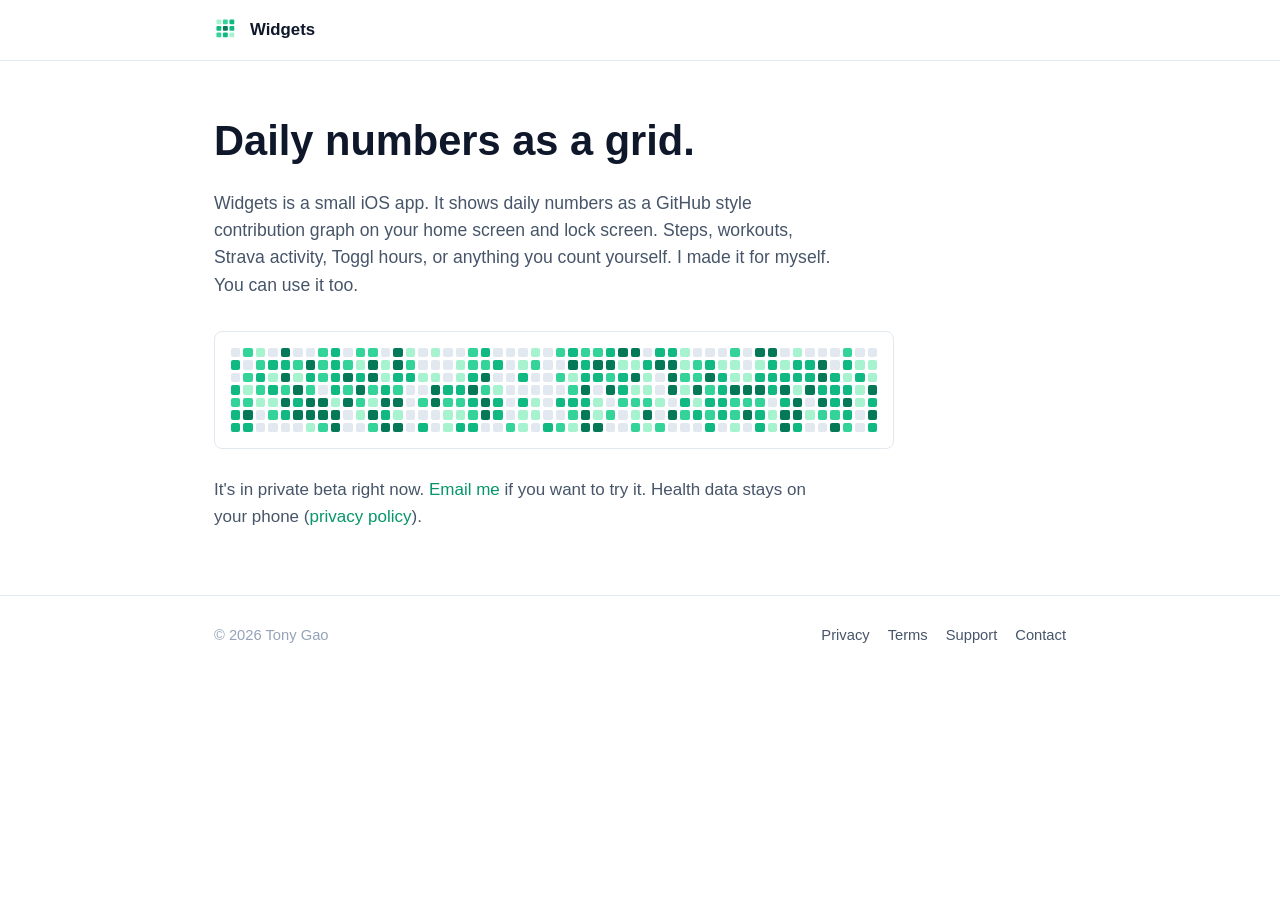
==== commit deb3a28d: "Rebrand site to Widgets; point URLs at widgets-site Product renamed from GridKit to Widgets (matches" ====
--- a/index.html
+++ b/index.html
@@ -3,11 +3,11 @@
 <head>
   <meta charset="UTF-8">
   <meta name="viewport" content="width=device-width, initial-scale=1.0">
-  <title>GridKit</title>
+  <title>Widgets</title>
   <meta name="description" content="A small iOS app that shows daily numbers as a GitHub style contribution graph on your home screen.">
   <link rel="icon" type="image/svg+xml" href="favicon.svg">
   <link rel="stylesheet" href="styles.css">
-  <meta property="og:title" content="GridKit">
+  <meta property="og:title" content="Widgets">
   <meta property="og:description" content="A small iOS app that shows daily numbers as a GitHub style contribution graph on your home screen.">
   <meta property="og:type" content="website">
   <meta name="theme-color" content="#10b981">
@@ -27,7 +27,7 @@
           <rect x="11" y="19" width="6" height="6" rx="1.2" fill="#10b981"/>
           <rect x="19" y="19" width="6" height="6" rx="1.2" fill="#a7f3d0"/>
         </svg>
-        GridKit
+        Widgets
       </a>
     </div>
   </header>
@@ -37,7 +37,7 @@
       <div class="container">
         <h1>Daily numbers as a grid.</h1>
         <p class="lede">
-          GridKit is a small iOS app. It shows daily numbers as a GitHub style
+          Widgets is a small iOS app. It shows daily numbers as a GitHub style
           contribution graph on your home screen and lock screen. Steps,
           workouts, Strava activity, Toggl hours, or anything you count
           yourself. I made it for myself. You can use it too.
@@ -47,7 +47,7 @@
 
         <p class="availability">
           It's in private beta right now.
-          <a href="mailto:t.gao@yale.edu?subject=GridKit%20beta">Email me</a>
+          <a href="mailto:t.gao@yale.edu?subject=Widgets%20beta">Email me</a>
           if you want to try it. Health data stays on your phone
           (<a href="privacy.html">privacy policy</a>).
         </p>
